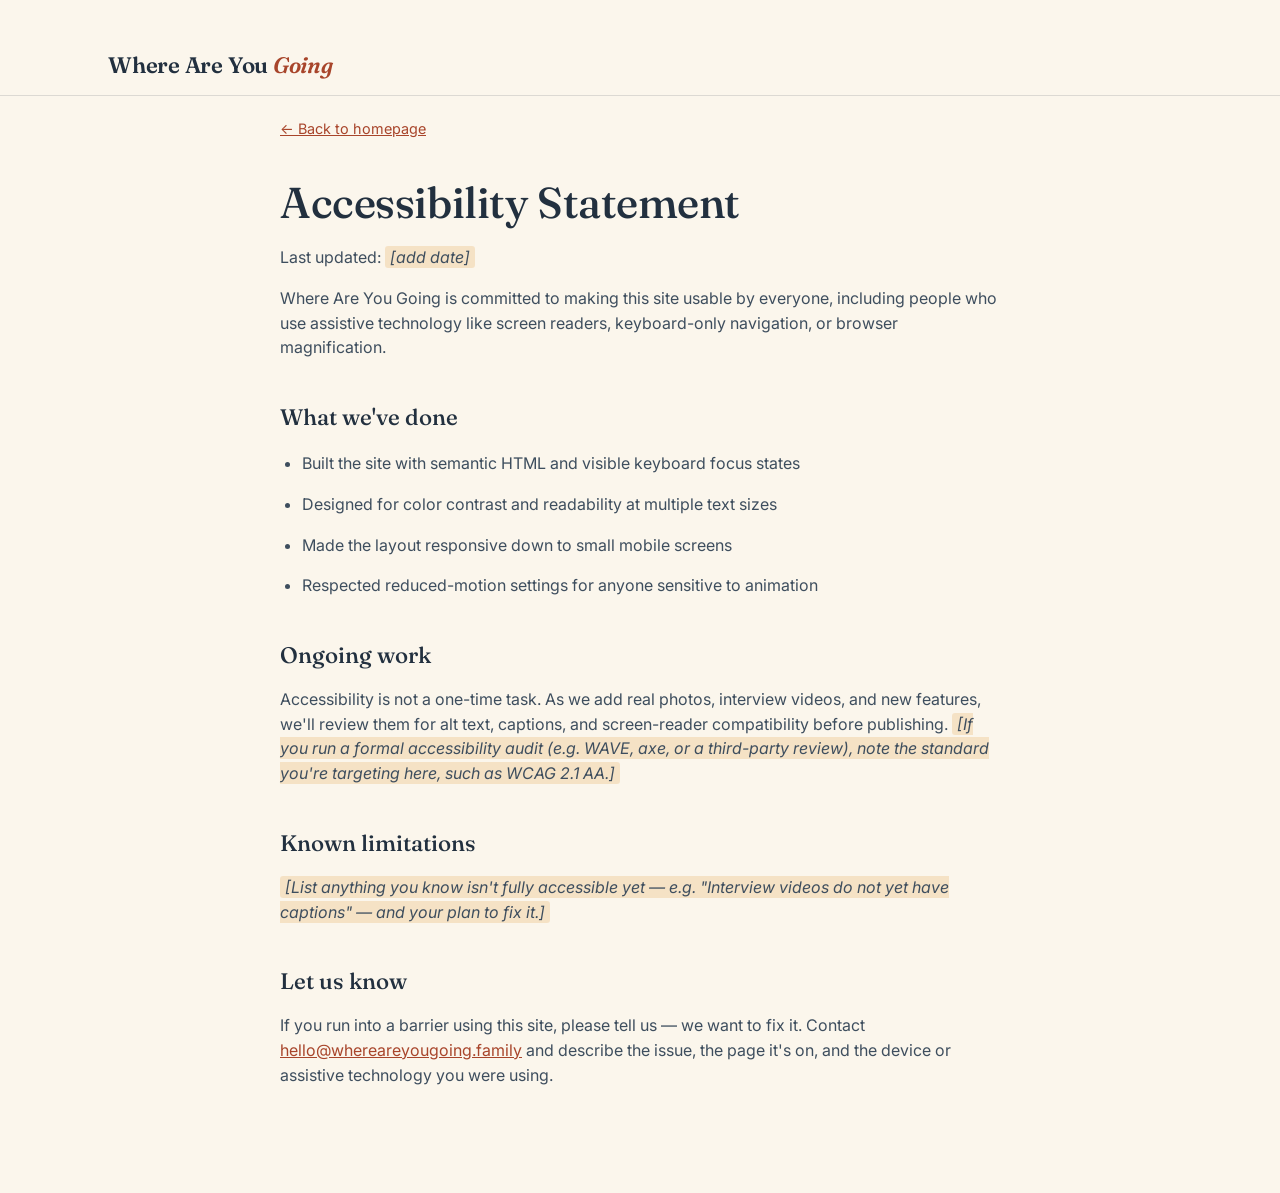
==== accessibility.html @ a7a5c3f4 "Add files via upload" ====
<!DOCTYPE html>
<html lang="en">
<head>
<meta charset="UTF-8">
<meta name="viewport" content="width=device-width, initial-scale=1.0">
<title>Accessibility — Where Are You Going</title>
<link rel="stylesheet" href="styles.css">
</head>
<body>

<header class="legal-header">
  <div class="wrap">
    <a href="index.html" class="wordmark">Where Are You <em>Going</em></a>
  </div>
</header>

<main class="wrap legal-page">
  <a href="index.html" class="back-home">← Back to homepage</a>
  <h1>Accessibility Statement</h1>
  <p class="legal-updated">Last updated: <span class="fill-me">[add date]</span></p>

  <p>Where Are You Going is committed to making this site usable by everyone, including people who use assistive technology like screen readers, keyboard-only navigation, or browser magnification.</p>

  <h2>What we've done</h2>
  <ul>
    <li>Built the site with semantic HTML and visible keyboard focus states</li>
    <li>Designed for color contrast and readability at multiple text sizes</li>
    <li>Made the layout responsive down to small mobile screens</li>
    <li>Respected reduced-motion settings for anyone sensitive to animation</li>
  </ul>

  <h2>Ongoing work</h2>
  <p>Accessibility is not a one-time task. As we add real photos, interview videos, and new features, we'll review them for alt text, captions, and screen-reader compatibility before publishing. <span class="fill-me">[If you run a formal accessibility audit (e.g. WAVE, axe, or a third-party review), note the standard you're targeting here, such as WCAG 2.1 AA.]</span></p>

  <h2>Known limitations</h2>
  <p><span class="fill-me">[List anything you know isn't fully accessible yet — e.g. "Interview videos do not yet have captions" — and your plan to fix it.]</span></p>

  <h2>Let us know</h2>
  <p>If you run into a barrier using this site, please tell us — we want to fix it. Contact <a href="mailto:hello@whereareyougoing.family">hello@whereareyougoing.family</a> and describe the issue, the page it's on, and the device or assistive technology you were using.</p>
</main>

</body>
</html>
---- styles.css ----
/* ============================================
   Where Are You Going — Foundation site styles
   ============================================ */

@import url('https://fonts.googleapis.com/css2?family=Fraunces:ital,opsz,wght@0,9..144,300;0,9..144,500;0,9..144,600;1,9..144,500&family=Inter:wght@400;500;600&display=swap');

:root {
  --ink: #22303F;
  --ink-soft: #3E4E5E;
  --paper: #FBF6EC;
  --paper-dim: #F1EADB;
  --gold: #DE9A3C;
  --rust: #A8452B;
  --sage: #5C7A6E;
  --line: rgba(34, 48, 63, 0.14);

  --serif: 'Fraunces', Georgia, serif;
  --sans: 'Inter', -apple-system, BlinkMacSystemFont, sans-serif;

  --max: 1120px;
}

* { box-sizing: border-box; }

html {
  scroll-behavior: smooth;
}

@media (prefers-reduced-motion: reduce) {
  html { scroll-behavior: auto; }
  * { animation-duration: 0.01ms !important; transition-duration: 0.01ms !important; }
}

body {
  margin: 0;
  font-family: var(--sans);
  color: var(--ink);
  background: var(--paper);
  line-height: 1.55;
  -webkit-font-smoothing: antialiased;
}

img { max-width: 100%; display: block; }

a { color: inherit; }

.wrap {
  max-width: var(--max);
  margin: 0 auto;
  padding: 0 28px;
}

:focus-visible {
  outline: 3px solid var(--gold);
  outline-offset: 3px;
}

/* ---------- Header ---------- */

header {
  position: sticky;
  top: 0;
  z-index: 40;
  background: rgba(251, 246, 236, 0.92);
  backdrop-filter: blur(6px);
  border-bottom: 1px solid var(--line);
}

.nav {
  display: flex;
  align-items: center;
  justify-content: space-between;
  padding: 18px 28px;
  max-width: var(--max);
  margin: 0 auto;
}

.wordmark {
  font-family: var(--serif);
  font-weight: 600;
  font-size: 1.15rem;
  text-decoration: none;
  color: var(--ink);
  letter-spacing: -0.01em;
}

.wordmark em {
  font-style: italic;
  color: var(--rust);
}

.nav-links {
  display: flex;
  gap: 30px;
  list-style: none;
  margin: 0;
  padding: 0;
}

.nav-links a {
  text-decoration: none;
  font-size: 0.96rem;
  font-weight: 500;
  color: var(--ink-soft);
  padding-bottom: 3px;
  border-bottom: 2px solid transparent;
}

.nav-links a:hover { border-color: var(--gold); color: var(--ink); }

.nav-cta {
  background: var(--rust);
  color: var(--paper) !important;
  padding: 9px 20px;
  border-radius: 4px;
  font-weight: 600;
  border-bottom: none !important;
}

.nav-cta:hover { background: #8f3a23; }

.menu-btn {
  display: none;
  background: none;
  border: none;
  font-size: 1.6rem;
  color: var(--ink);
  cursor: pointer;
}

@media (max-width: 780px) {
  .nav-links { display: none; }
  .menu-btn { display: block; }
  .nav-links.open {
    display: flex;
    flex-direction: column;
    position: absolute;
    top: 64px;
    left: 0;
    right: 0;
    background: var(--paper);
    padding: 20px 28px 28px;
    border-bottom: 1px solid var(--line);
    gap: 16px;
  }
}

/* ---------- Hero ---------- */

.hero {
  padding: 84px 0 64px;
  position: relative;
  overflow: hidden;
}

.hero-grid {
  display: grid;
  grid-template-columns: 1.15fr 0.85fr;
  gap: 56px;
  align-items: start;
}

@media (max-width: 860px) {
  .hero-grid { grid-template-columns: 1fr; gap: 40px; }
}

.hero-question {
  font-family: var(--serif);
  font-weight: 500;
  font-size: clamp(2.6rem, 6vw, 4.4rem);
  line-height: 1.02;
  letter-spacing: -0.015em;
  margin: 0 0 22px;
}

.hero-question .ital {
  font-style: italic;
  color: var(--rust);
}

.hero-sub {
  font-size: 1.15rem;
  color: var(--ink-soft);
  max-width: 46ch;
  margin: 0 0 32px;
}

.hero-actions {
  display: flex;
  gap: 14px;
  flex-wrap: wrap;
}

.btn {
  display: inline-block;
  padding: 13px 26px;
  border-radius: 4px;
  font-weight: 600;
  text-decoration: none;
  font-size: 0.98rem;
  border: 2px solid transparent;
  cursor: pointer;
}

.btn-primary { background: var(--rust); color: var(--paper); }
.btn-primary:hover { background: #8f3a23; }

.btn-ghost { border-color: var(--ink); color: var(--ink); background: transparent; }
.btn-ghost:hover { background: var(--ink); color: var(--paper); }

/* Answer stack — the sidewalk quotes beside the question */

.answers {
  display: flex;
  flex-direction: column;
  gap: 14px;
  padding-top: 8px;
}

.answer-card {
  background: var(--paper-dim);
  border-left: 3px solid var(--gold);
  padding: 16px 20px;
  font-family: var(--serif);
  font-style: italic;
  font-size: 1.05rem;
  color: var(--ink);
}

.answer-card:nth-child(2) { border-color: var(--sage); margin-left: 22px; }
.answer-card:nth-child(3) { border-color: var(--rust); }

.answer-attrib {
  display: block;
  margin-top: 8px;
  font-family: var(--sans);
  font-style: normal;
  font-size: 0.82rem;
  color: var(--ink-soft);
}

/* ---------- Section shell ---------- */

section { padding: 76px 0; }

.section-alt { background: var(--paper-dim); }

.section-head {
  max-width: 62ch;
  margin-bottom: 44px;
}

.section-head h2 {
  font-family: var(--serif);
  font-weight: 500;
  font-size: clamp(1.8rem, 3.4vw, 2.5rem);
  margin: 0 0 14px;
  letter-spacing: -0.01em;
}

.section-head p {
  color: var(--ink-soft);
  font-size: 1.05rem;
  margin: 0;
}

/* ---------- About / mission ---------- */

.about-grid {
  display: grid;
  grid-template-columns: 0.9fr 1.1fr;
  gap: 56px;
  align-items: center;
}

@media (max-width: 860px) {
  .about-grid { grid-template-columns: 1fr; }
}

.photo-block {
  aspect-ratio: 4 / 5;
  border-radius: 6px;
  background: linear-gradient(160deg, var(--sage), var(--ink));
  display: flex;
  align-items: flex-end;
  padding: 20px;
  color: var(--paper);
  font-size: 0.85rem;
}

.about-copy p {
  font-size: 1.08rem;
  color: var(--ink-soft);
  margin: 0 0 18px;
}

.stat-row {
  display: flex;
  gap: 40px;
  margin-top: 30px;
  flex-wrap: wrap;
}

.stat-num {
  font-family: var(--serif);
  font-size: 2.1rem;
  color: var(--rust);
  display: block;
}

.stat-label {
  font-size: 0.88rem;
  color: var(--ink-soft);
}

/* ---------- Stories ---------- */

.stories-scroller {
  display: grid;
  grid-template-columns: repeat(3, 1fr);
  gap: 24px;
}

@media (max-width: 860px) {
  .stories-scroller { grid-template-columns: 1fr; }
}

.story {
  background: var(--paper);
  border: 1px solid var(--line);
  border-radius: 6px;
  overflow: hidden;
}

.story-photo {
  aspect-ratio: 16 / 10;
  background: linear-gradient(135deg, var(--gold), var(--rust));
}

.story-body { padding: 22px; }

.story-body h3 {
  font-family: var(--serif);
  font-size: 1.25rem;
  margin: 0 0 8px;
}

.story-body p {
  color: var(--ink-soft);
  font-size: 0.96rem;
  margin: 0;
}

/* ---------- Get help ---------- */

.help-grid {
  display: grid;
  grid-template-columns: repeat(3, 1fr);
  gap: 32px;
}

@media (max-width: 860px) {
  .help-grid { grid-template-columns: 1fr; }
}

.help-step {
  border-top: 3px solid var(--sage);
  padding-top: 18px;
}

.help-step h3 {
  font-family: var(--serif);
  font-size: 1.2rem;
  margin: 0 0 10px;
}

.help-step p {
  color: var(--ink-soft);
  margin: 0;
  font-size: 0.98rem;
}

.help-cta {
  margin-top: 44px;
  padding: 32px;
  background: var(--ink);
  color: var(--paper);
  border-radius: 6px;
  display: flex;
  justify-content: space-between;
  align-items: center;
  gap: 20px;
  flex-wrap: wrap;
}

.help-cta h3 {
  font-family: var(--serif);
  font-size: 1.4rem;
  margin: 0 0 6px;
}

.help-cta p { margin: 0; color: rgba(251,246,236,0.75); }

/* ---------- Get involved (donate + volunteer) ---------- */

.involve-grid {
  display: grid;
  grid-template-columns: 1fr 1fr;
  gap: 40px;
}

@media (max-width: 860px) {
  .involve-grid { grid-template-columns: 1fr; }
}

.involve-card {
  background: var(--paper);
  border: 1px solid var(--line);
  border-radius: 6px;
  padding: 32px;
}

.involve-card h3 {
  font-family: var(--serif);
  font-size: 1.4rem;
  margin: 0 0 12px;
}

.involve-card p {
  color: var(--ink-soft);
  margin: 0 0 22px;
}

.donate-amounts {
  display: flex;
  gap: 10px;
  margin-bottom: 20px;
  flex-wrap: wrap;
}

.amount-btn {
  padding: 10px 18px;
  border-radius: 4px;
  border: 2px solid var(--line);
  background: transparent;
  font-weight: 600;
  cursor: pointer;
  font-family: var(--sans);
}

.amount-btn.selected,
.amount-btn:hover {
  border-color: var(--rust);
  color: var(--rust);
}

/* Forms */

label {
  display: block;
  font-size: 0.88rem;
  font-weight: 500;
  margin-bottom: 6px;
  color: var(--ink-soft);
}

input, textarea, select {
  width: 100%;
  padding: 11px 13px;
  border: 1px solid var(--line);
  border-radius: 4px;
  font-family: var(--sans);
  font-size: 0.98rem;
  background: var(--paper);
  color: var(--ink);
  margin-bottom: 16px;
}

input:focus, textarea:focus, select:focus {
  border-color: var(--sage);
  outline: none;
}

.form-status {
  font-size: 0.9rem;
  margin-top: 10px;
  display: none;
}

.form-status.show { display: block; }
.form-status.ok { color: var(--sage); }
.form-status.err { color: var(--rust); }

/* ---------- Footer ---------- */

footer {
  background: var(--ink);
  color: var(--paper);
  padding: 56px 0 32px;
}

.footer-grid {
  display: grid;
  grid-template-columns: 1.3fr 1fr 1fr;
  gap: 40px;
  margin-bottom: 40px;
}

@media (max-width: 700px) {
  .footer-grid { grid-template-columns: 1fr; }
}

footer .wordmark { color: var(--paper); }
footer .wordmark em { color: var(--gold); }

footer p { color: rgba(251,246,236,0.68); font-size: 0.95rem; }

.footer-col h4 {
  font-size: 0.85rem;
  text-transform: none;
  color: var(--gold);
  margin: 0 0 14px;
  font-weight: 600;
}

.footer-col ul {
  list-style: none;
  padding: 0;
  margin: 0;
  display: flex;
  flex-direction: column;
  gap: 10px;
}

.footer-col a {
  color: rgba(251,246,236,0.8);
  text-decoration: none;
  font-size: 0.95rem;
}

.footer-col a:hover { color: var(--gold); }

.footer-bottom {
  border-top: 1px solid rgba(251,246,236,0.15);
  padding-top: 24px;
  font-size: 0.85rem;
  color: rgba(251,246,236,0.55);
  display: flex;
  justify-content: space-between;
  flex-wrap: wrap;
  gap: 10px;
}

/* ---------- Share your answer ---------- */

.share-section {
  background: var(--ink);
  color: var(--paper);
  padding: 70px 0;
}

.share-box {
  max-width: 640px;
  margin: 0 auto;
  text-align: center;
}

.share-box h2 {
  font-family: var(--serif);
  font-weight: 500;
  font-size: clamp(1.8rem, 3.6vw, 2.6rem);
  margin: 0 0 12px;
}

.share-box p {
  color: rgba(251,246,236,0.72);
  margin: 0 0 28px;
}

.share-form input[type="text"] {
  background: rgba(251,246,236,0.08);
  border: 1px solid rgba(251,246,236,0.25);
  color: var(--paper);
  font-family: var(--serif);
  font-size: 1.2rem;
  padding: 16px 18px;
  text-align: center;
  margin-bottom: 18px;
}

.share-form input[type="text"]::placeholder { color: rgba(251,246,236,0.45); }

.share-permission {
  display: flex;
  align-items: flex-start;
  gap: 10px;
  text-align: left;
  font-size: 0.88rem;
  color: rgba(251,246,236,0.7);
  margin-bottom: 22px;
  font-weight: 400;
}

.share-permission input { width: auto; margin: 3px 0 0; }

.share-section .form-status.ok { color: var(--gold); }

/* ---------- Impact counter ---------- */

.impact-grid {
  display: grid;
  grid-template-columns: repeat(5, 1fr);
  gap: 24px;
}

@media (max-width: 900px) {
  .impact-grid { grid-template-columns: repeat(2, 1fr); }
}

.impact-item { text-align: left; }

.impact-num {
  display: block;
  font-family: var(--serif);
  font-size: 2.6rem;
  color: var(--rust);
  line-height: 1;
}

.impact-label {
  font-size: 0.88rem;
  color: var(--ink-soft);
}

.impact-note {
  margin-top: 32px;
  font-size: 0.85rem;
  color: var(--ink-soft);
}

/* ---------- Journey diagram ---------- */

.journey {
  display: flex;
  align-items: stretch;
  gap: 18px;
  margin-bottom: 56px;
  flex-wrap: wrap;
}

.journey-step {
  flex: 1;
  min-width: 160px;
  border-top: 3px solid var(--sage);
  padding-top: 16px;
}

.journey-index {
  display: inline-block;
  font-family: var(--serif);
  font-size: 1.1rem;
  color: var(--rust);
  margin-bottom: 6px;
}

.journey-step h3 {
  font-family: var(--serif);
  font-size: 1.1rem;
  margin: 0 0 8px;
}

.journey-step p {
  font-size: 0.92rem;
  color: var(--ink-soft);
  margin: 0;
}

.journey-arrow {
  display: flex;
  align-items: center;
  font-size: 1.4rem;
  color: var(--line);
}

@media (max-width: 780px) {
  .journey-arrow { display: none; }
}

/* ---------- Interactive help flow ---------- */

.help-flow {
  max-width: 560px;
}

.help-flow-prompt {
  font-family: var(--serif);
  font-size: 1.2rem;
  margin: 0 0 18px;
}

.category-grid {
  display: grid;
  grid-template-columns: repeat(2, 1fr);
  gap: 12px;
}

@media (max-width: 520px) {
  .category-grid { grid-template-columns: 1fr; }
}

.category-btn {
  padding: 16px 18px;
  border-radius: 4px;
  border: 2px solid var(--line);
  background: var(--paper);
  font-family: var(--sans);
  font-weight: 600;
  font-size: 0.98rem;
  text-align: left;
  cursor: pointer;
}

.category-btn:hover {
  border-color: var(--rust);
  color: var(--rust);
}

.back-btn {
  background: none;
  border: none;
  color: var(--ink-soft);
  font-size: 0.88rem;
  cursor: pointer;
  padding: 0;
  margin-bottom: 18px;
  text-decoration: underline;
}

.confidential-note {
  margin-top: 28px;
  font-size: 0.88rem;
  color: var(--ink-soft);
}

/* ---------- Trust / transparency section ---------- */

.trust-box {
  max-width: 760px;
}

.trust-box h2 {
  font-family: var(--serif);
  font-weight: 500;
  font-size: 1.6rem;
  margin: 0 0 14px;
}

.trust-box p {
  color: var(--ink-soft);
  font-size: 0.96rem;
}

/* ---------- Legal pages ---------- */

.legal-header {
  padding: 48px 0 12px;
}

.legal-header .wordmark { font-size: 1.4rem; }

.legal-page {
  max-width: 720px;
  margin: 0 auto;
  padding: 20px 0 90px;
}

.legal-page h1 {
  font-family: var(--serif);
  font-weight: 500;
  font-size: clamp(2rem, 4vw, 2.7rem);
  margin: 0 0 8px;
  letter-spacing: -0.01em;
}

.legal-updated {
  color: var(--ink-soft);
  font-size: 0.9rem;
  margin: 0 0 40px;
}

.legal-page h2 {
  font-family: var(--serif);
  font-weight: 500;
  font-size: 1.4rem;
  margin: 40px 0 14px;
}

.legal-page p, .legal-page li {
  color: var(--ink-soft);
  font-size: 1rem;
  margin: 0 0 16px;
}

.legal-page ul { padding-left: 22px; }

.legal-page a { color: var(--rust); text-decoration: underline; }

.fill-me {
  background: rgba(222, 154, 60, 0.22);
  padding: 1px 5px;
  border-radius: 3px;
  font-style: italic;
}

.back-home {
  display: inline-block;
  margin-bottom: 30px;
  font-size: 0.9rem;
  color: var(--ink-soft);
  text-decoration: none;
}

.back-home:hover { color: var(--rust); }

.trust-box a { color: var(--rust); text-decoration: underline; }
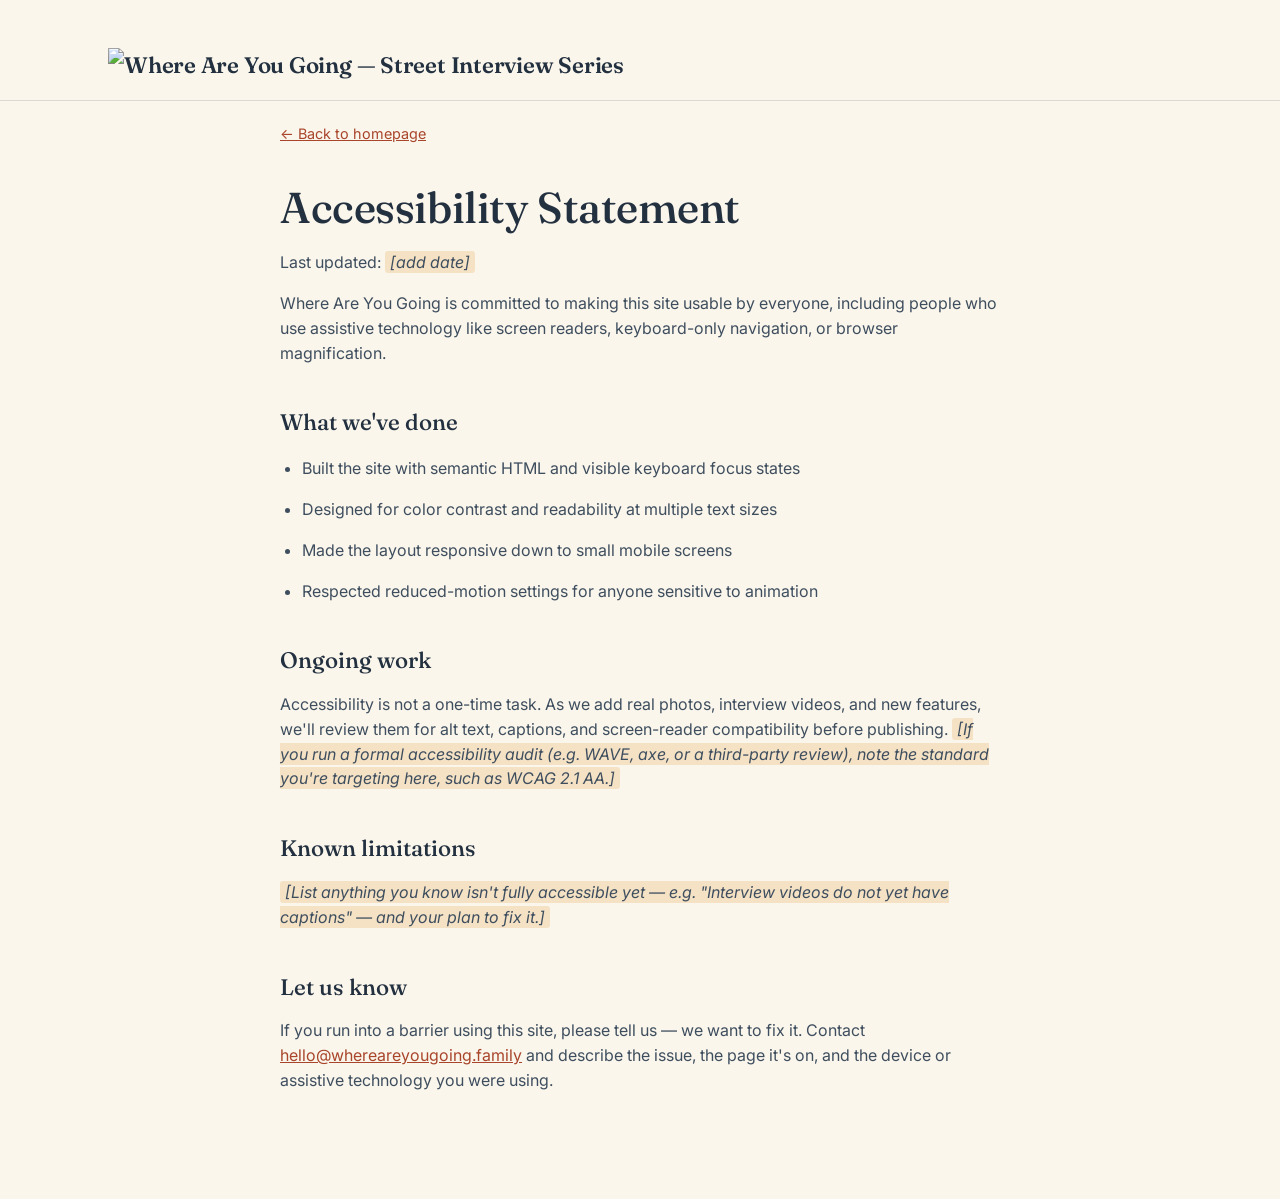
==== commit 15f50f28: "Add files via upload "Initial accessibility statement covering current practices and how to report i" ====
--- a/accessibility.html
+++ b/accessibility.html
@@ -4,13 +4,14 @@
 <meta charset="UTF-8">
 <meta name="viewport" content="width=device-width, initial-scale=1.0">
 <title>Accessibility — Where Are You Going</title>
+<link rel="icon" type="image/png" href="images/favicon.png">
 <link rel="stylesheet" href="styles.css">
 </head>
 <body>
 
 <header class="legal-header">
   <div class="wrap">
-    <a href="index.html" class="wordmark">Where Are You <em>Going</em></a>
+    <a href="index.html" class="wordmark wordmark-logo"><img src="images/logo.jpg" alt="Where Are You Going — Street Interview Series"></a>
   </div>
 </header>
 
--- a/styles.css
+++ b/styles.css
@@ -153,6 +153,21 @@
   overflow: hidden;
 }
 
+.hero::before {
+  content: "";
+  position: absolute;
+  inset: 0;
+  background: url('images/hero-map.svg') no-repeat center center;
+  background-size: cover;
+  pointer-events: none;
+  z-index: 0;
+}
+
+.hero .wrap {
+  position: relative;
+  z-index: 1;
+}
+
 .hero-grid {
   display: grid;
   grid-template-columns: 1.15fr 0.85fr;
@@ -823,3 +838,132 @@
 .back-home:hover { color: var(--rust); }
 
 .trust-box a { color: var(--rust); text-decoration: underline; }
+
+/* ---------- Real photo block (About section) ---------- */
+
+.photo-block-real {
+  margin: 0;
+  border-radius: 6px;
+  overflow: hidden;
+  background: none;
+  display: block;
+  padding: 0;
+  aspect-ratio: auto;
+}
+
+.photo-block-real img {
+  width: 100%;
+  border-radius: 6px;
+  display: block;
+}
+
+.photo-block-real figcaption {
+  margin-top: 14px;
+  font-family: var(--serif);
+  font-size: 1.05rem;
+  color: var(--ink);
+}
+
+.photo-block-real figcaption span {
+  display: block;
+  margin-top: 2px;
+  font-family: var(--sans);
+  font-size: 0.85rem;
+  color: var(--ink-soft);
+  font-weight: 500;
+}
+
+/* ---------- Kicker lines ---------- */
+
+.hero-kicker {
+  font-family: var(--serif);
+  font-style: italic;
+  font-size: 1.05rem;
+  color: var(--rust);
+  margin: 0 0 18px;
+}
+
+.kicker {
+  font-family: var(--serif);
+  font-style: italic;
+  font-size: 1.05rem;
+  color: var(--rust);
+  margin: 0 0 10px;
+}
+
+/* Single-column layout for Get Involved once Donate is removed */
+.involve-grid-single {
+  grid-template-columns: 1fr;
+  max-width: 560px;
+}
+
+/* ---------- Logo image in nav ---------- */
+
+.wordmark-logo img {
+  height: 44px;
+  width: auto;
+  display: block;
+}
+
+.legal-header .wordmark-logo img {
+  height: 40px;
+}
+
+/* ---------- Watch the answers (video clips) ---------- */
+
+.video-grid {
+  display: grid;
+  grid-template-columns: repeat(2, 1fr);
+  gap: 24px;
+}
+
+@media (max-width: 700px) {
+  .video-grid { grid-template-columns: 1fr; }
+}
+
+.answer-video {
+  width: 100%;
+  border-radius: 6px;
+  background: #000;
+  aspect-ratio: 9 / 16;
+  max-height: 520px;
+  object-fit: cover;
+}
+
+/* ---------- Action shot (Stories section intro photo) ---------- */
+
+.action-shot {
+  margin: 0 0 44px;
+}
+
+.action-shot img {
+  width: 100%;
+  border-radius: 6px;
+  max-height: 420px;
+  object-fit: cover;
+}
+
+.action-shot figcaption {
+  margin-top: 12px;
+  font-family: var(--serif);
+  font-style: italic;
+  font-size: 0.98rem;
+  color: var(--ink-soft);
+}
+
+/* ---------- One shared world (bridge line under hero) ---------- */
+
+.shared-world {
+  padding: 20px 0 56px;
+}
+
+.shared-world p {
+  max-width: 56ch;
+  margin: 0 auto;
+  text-align: center;
+  font-family: var(--serif);
+  font-style: italic;
+  font-size: clamp(1.15rem, 2.4vw, 1.4rem);
+  color: var(--ink);
+  line-height: 1.5;
+}
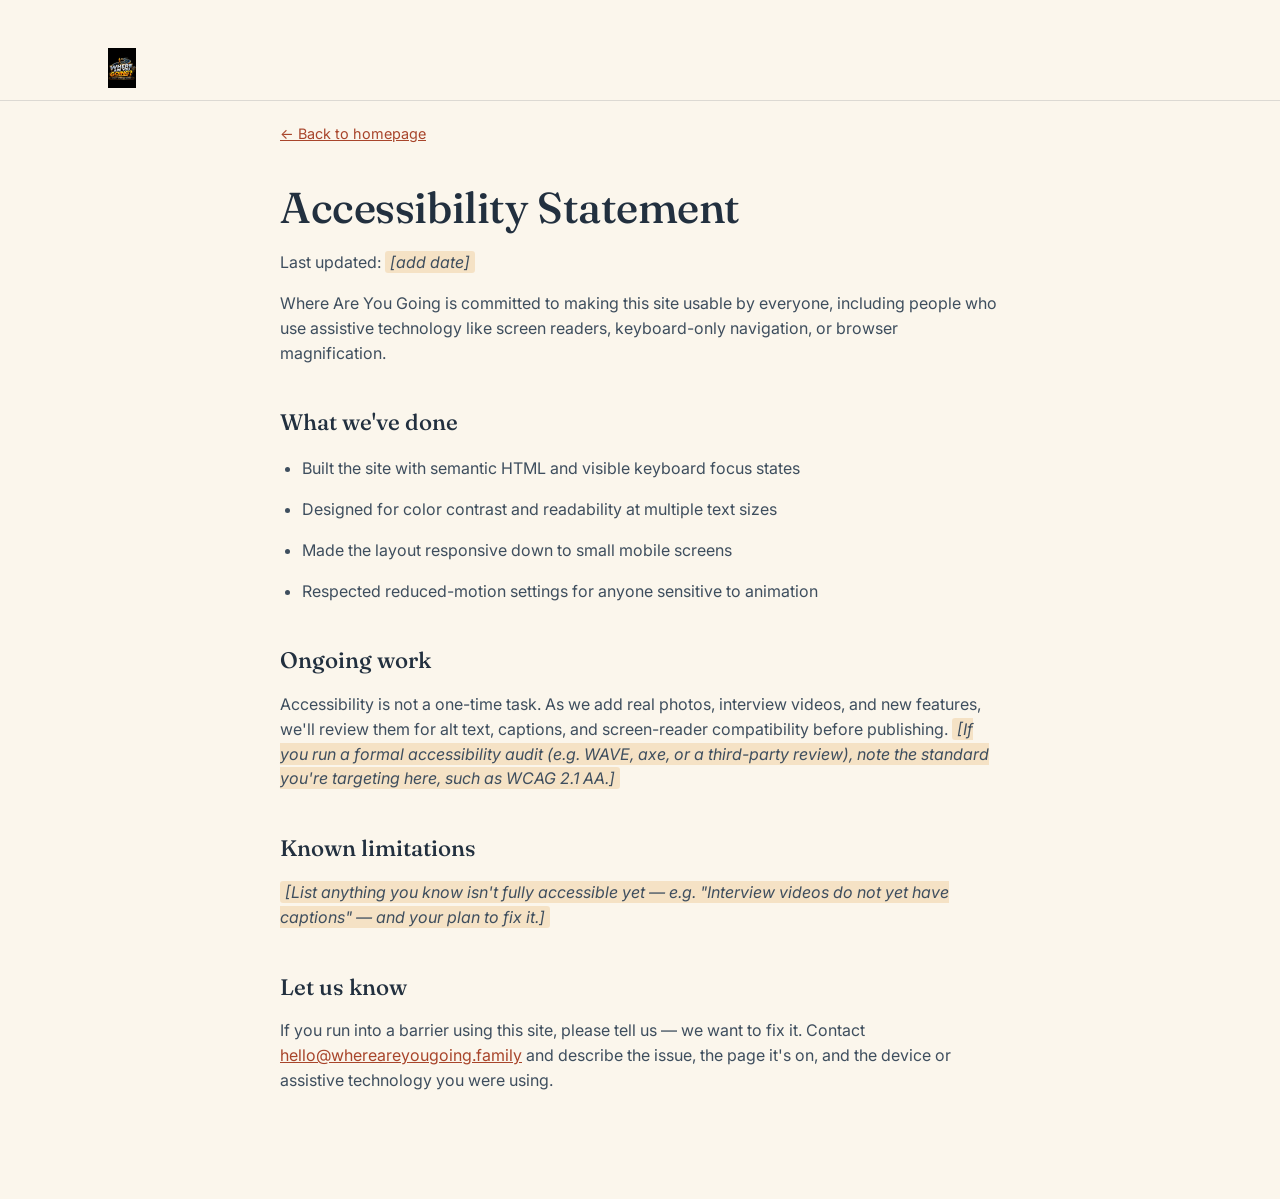
==== commit 9aaaf650: "Rename accessibility-1.html to accessibility.html" ====
--- a/accessibility.html
+++ b/accessibility.html
@@ -4,14 +4,14 @@
 <meta charset="UTF-8">
 <meta name="viewport" content="width=device-width, initial-scale=1.0">
 <title>Accessibility — Where Are You Going</title>
-<link rel="icon" type="image/png" href="images/favicon.png">
+<link rel="icon" type="image/png" href="favicon.png">
 <link rel="stylesheet" href="styles.css">
 </head>
 <body>
 
 <header class="legal-header">
   <div class="wrap">
-    <a href="index.html" class="wordmark wordmark-logo"><img src="images/logo.jpg" alt="Where Are You Going — Street Interview Series"></a>
+    <a href="index.html" class="wordmark wordmark-logo"><img src="logo.jpg" alt="Where Are You Going — Street Interview Series"></a>
   </div>
 </header>
 
--- a/styles.css
+++ b/styles.css
@@ -157,7 +157,7 @@
   content: "";
   position: absolute;
   inset: 0;
-  background: url('images/hero-map.svg') no-repeat center center;
+  background: url('hero-map.svg') no-repeat center center;
   background-size: cover;
   pointer-events: none;
   z-index: 0;
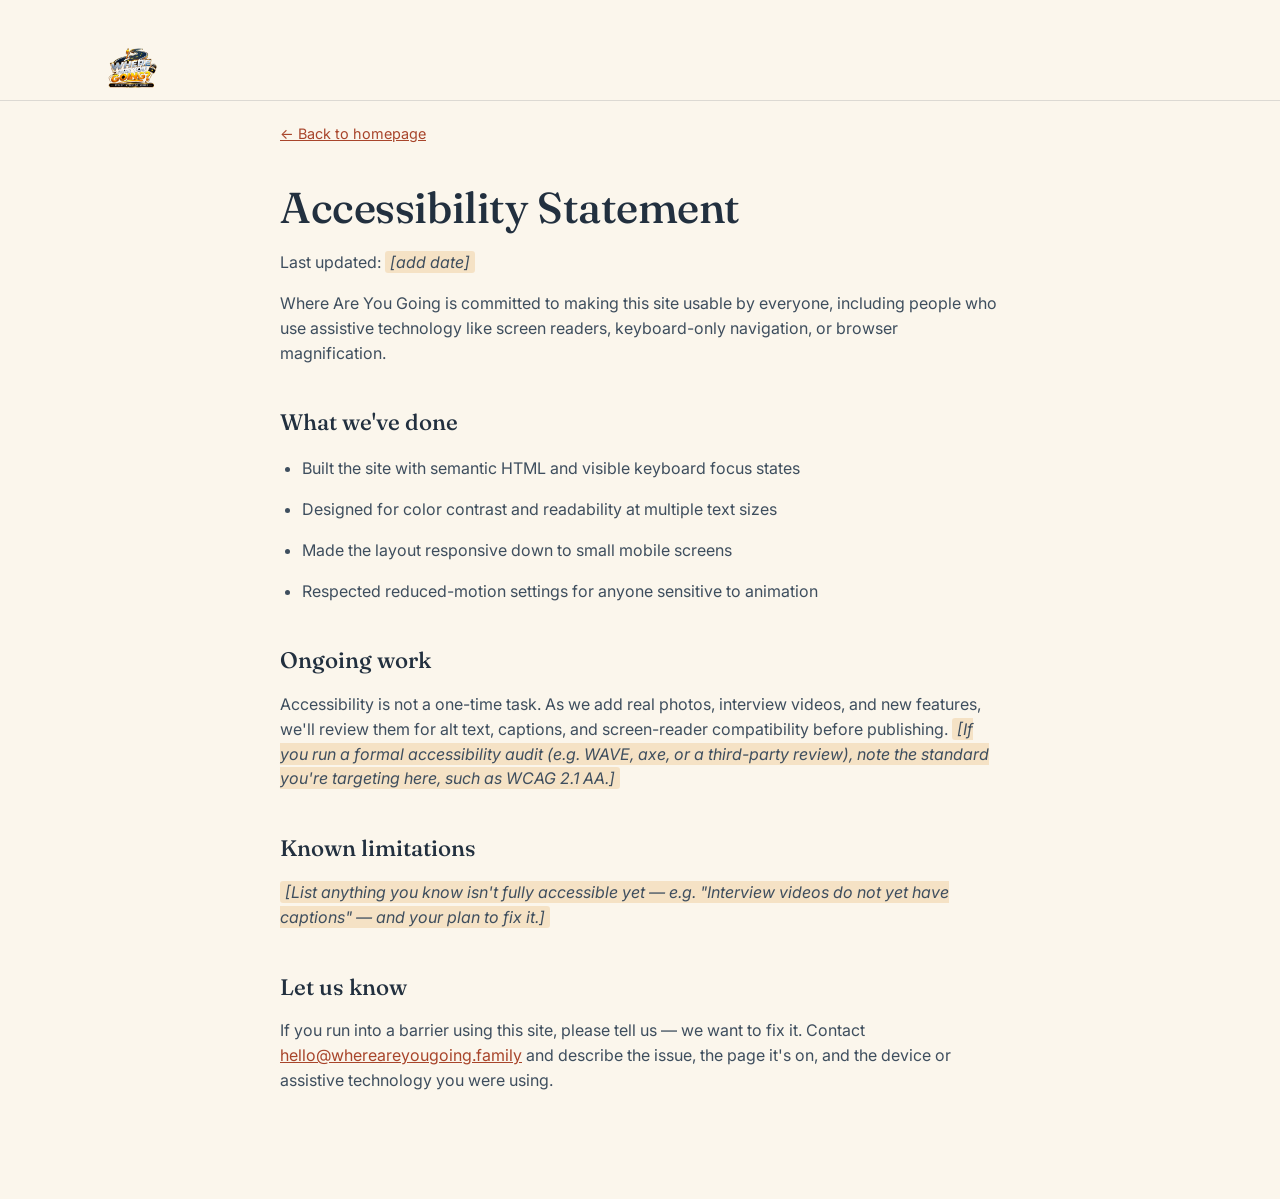
==== commit e4bf31f2: "Add files via upload Update logo reference to logo.png" ====
--- a/accessibility.html
+++ b/accessibility.html
@@ -11,7 +11,7 @@
 
 <header class="legal-header">
   <div class="wrap">
-    <a href="index.html" class="wordmark wordmark-logo"><img src="logo.jpg" alt="Where Are You Going — Street Interview Series"></a>
+    <a href="index.html" class="wordmark wordmark-logo"><img src="logo.png" alt="Where Are You Going — Street Interview Series"></a>
   </div>
 </header>
 
--- a/styles.css
+++ b/styles.css
@@ -900,7 +900,7 @@
 /* ---------- Logo image in nav ---------- */
 
 .wordmark-logo img {
-  height: 44px;
+  height: 52px;
   width: auto;
   display: block;
 }
@@ -951,6 +951,99 @@
   color: var(--ink-soft);
 }
 
+/* ---------- How it started (origin story) ---------- */
+
+.origin {
+  background: var(--ink);
+  color: var(--paper);
+  padding: 88px 0;
+}
+
+.origin .wrap { max-width: 780px; }
+
+.origin-kicker {
+  text-align: center;
+  text-transform: uppercase;
+  letter-spacing: 0.14em;
+  font-size: 0.85rem;
+  font-weight: 600;
+  color: var(--gold);
+  margin: 0 0 18px;
+}
+
+.origin-lead {
+  font-family: var(--serif);
+  font-weight: 500;
+  text-align: center;
+  font-size: clamp(1.6rem, 4vw, 2.4rem);
+  line-height: 1.3;
+  margin: 0 0 40px;
+}
+
+.origin-body p {
+  font-size: 1.08rem;
+  line-height: 1.75;
+  color: rgba(251,246,236,0.88);
+  margin: 0 0 22px;
+}
+
+.origin-roles {
+  display: grid;
+  grid-template-columns: repeat(3, 1fr);
+  gap: 32px;
+  margin: 56px 0 48px;
+  padding: 40px 0;
+  border-top: 1px solid rgba(251,246,236,0.18);
+  border-bottom: 1px solid rgba(251,246,236,0.18);
+}
+
+.origin-role { text-align: center; }
+
+.origin-icon {
+  width: 48px;
+  height: 48px;
+  color: var(--gold);
+  margin-bottom: 16px;
+}
+
+.origin-role h3 {
+  font-family: var(--serif);
+  font-size: 1.15rem;
+  margin: 0 0 8px;
+  color: var(--paper);
+}
+
+.origin-role p {
+  font-size: 0.95rem;
+  color: rgba(251,246,236,0.72);
+  margin: 0;
+  line-height: 1.5;
+}
+
+.origin-close {
+  font-family: var(--serif);
+  text-align: center;
+  font-size: clamp(1.25rem, 3vw, 1.7rem);
+  line-height: 1.45;
+  margin: 0 0 20px;
+}
+
+.origin-close .ital { font-style: italic; color: var(--gold); }
+
+.origin-attrib {
+  text-align: center;
+  font-size: 0.95rem;
+  color: rgba(251,246,236,0.6);
+  margin: 0;
+}
+
+@media (max-width: 720px) {
+  .origin-roles {
+    grid-template-columns: 1fr;
+    gap: 36px;
+  }
+}
+
 /* ---------- One shared world (bridge line under hero) ---------- */
 
 .shared-world {
